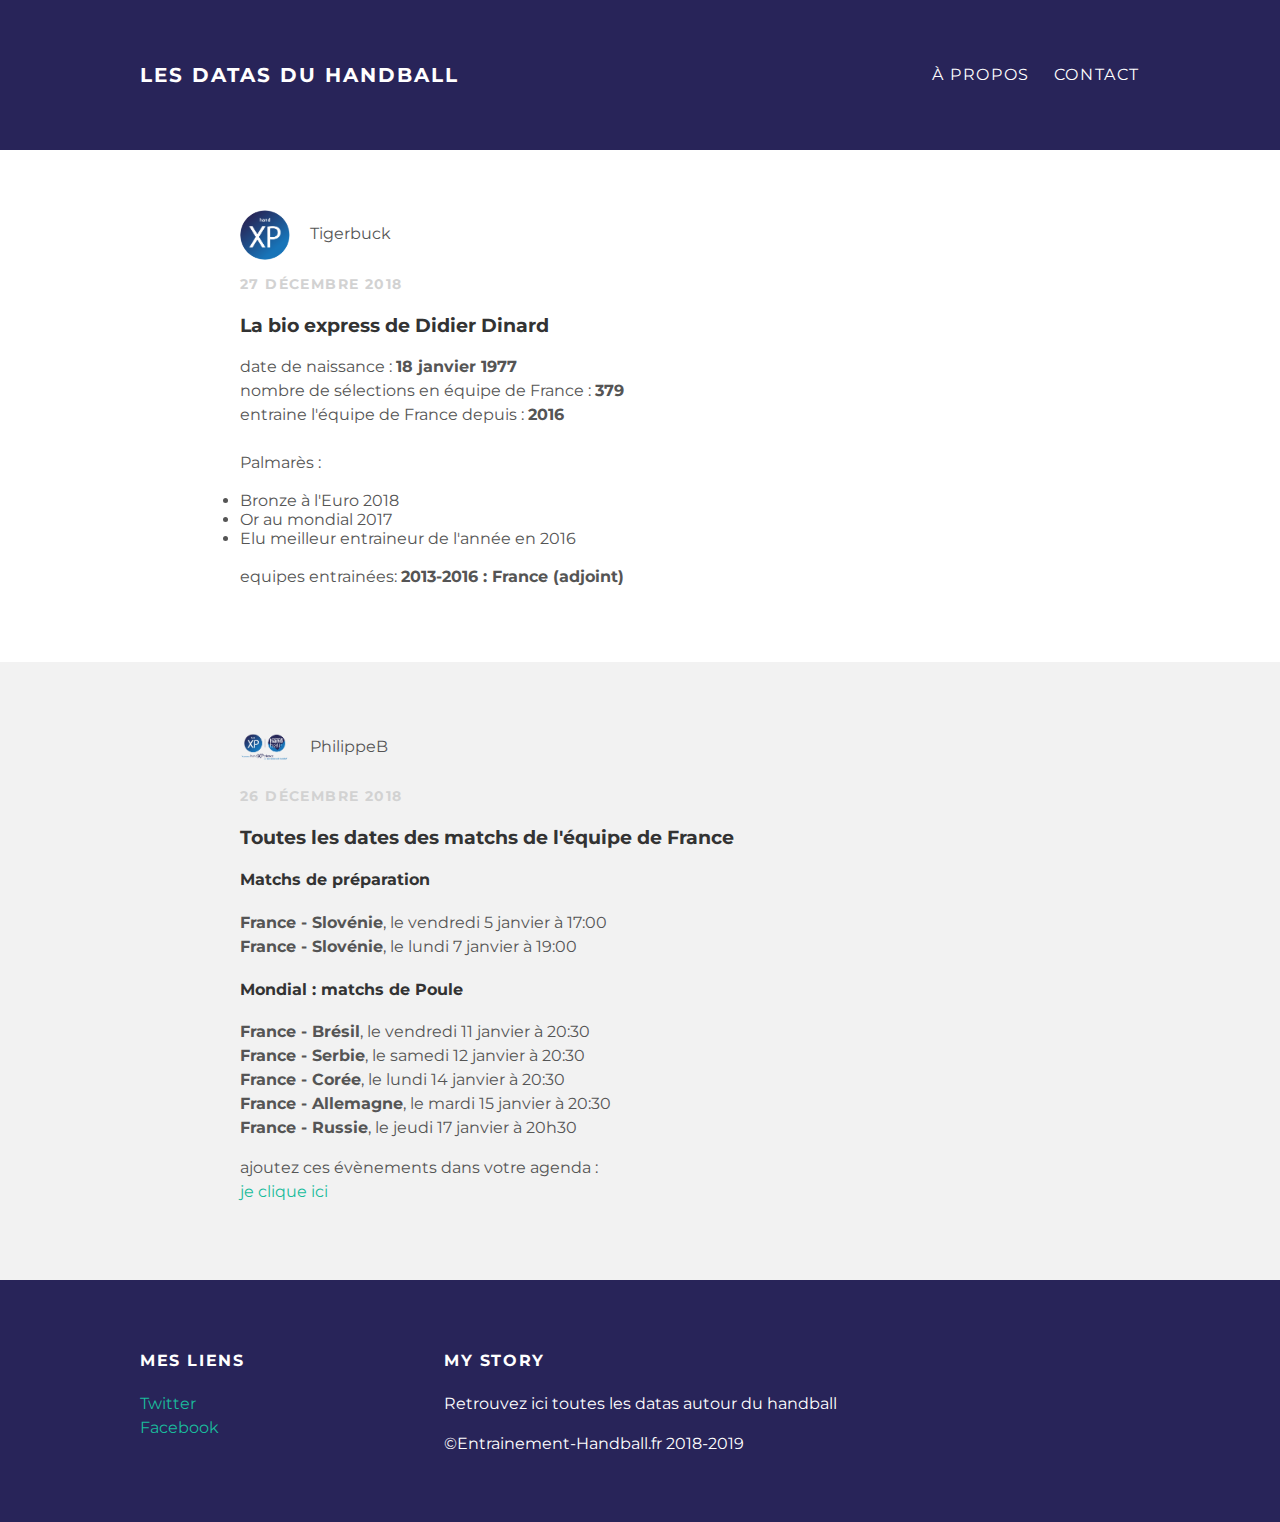
==== index.html @ 97aa5d70 "Add files via upload" ====
<!DOCTYPE html>
<html lang="fr" dir="ltr">
  <head>
    <meta charset="utf-8">
    <title>Hand Data</title>
    <link rel="stylesheet" type="text/css" href="styles.css">
  </head>
  <body>
    <div id="header">
      <div class="container">
        <a id="header-title" href="index.html">les datas du handball</a>
        <ul id="header-nav">
          <li><a href="about.html">à propos</a></li>
          <li><a href="mailto:pboeck@mac.com?subject=Demande d'informations">contact</a></li>
        </ul>
      </div>
    </div>
    <div id="content">
      <div class="post-container">
        <div class="post">
          <div class="post-author">
            <img src="New_Logo_XP.png">
            <span>Tigerbuck</span>
          </div>
          <p class="post-date">27 décembre 2018</p>
          <h3 class="post-title">La bio express de Didier Dinard</h3>
          <div class="post-content">
            <p>
              date de naissance : <strong>18 janvier 1977</strong><br>
              nombre de sélections en équipe de France : <strong>379</strong><br>
              entraine l'équipe de France depuis : <strong>2016</strong><br>
              <br>
              Palmarès :
              <li>Bronze à l'Euro 2018 </li>
              <li>Or au mondial 2017</li>
              <li>Elu meilleur entraineur de l'année en 2016</li>
              <br>
              equipes entrainées: <strong>2013-2016 : France (adjoint)</strong>
            </p>
          </div>
        </div>
      </div>
      <div class="post-container">
        <div class="post">
          <div class="post-author">
            <img src="Logo-XP-EH-carre-couleur.png">
            <span>PhilippeB</span>
          </div>
          <p class="post-date">26 décembre 2018</p>
          <h3 class="post-title">Toutes les dates des matchs de l'équipe de France</h3>
          <div class="post-content">
            <h4>Matchs de préparation</h4>
            <p>
              <strong>France - Slovénie</strong>, le vendredi 5 janvier à 17:00<br>
              <strong>France - Slovénie</strong>, le lundi 7 janvier à 19:00<br>
            </p>
            <h4>Mondial : matchs de Poule</h4>
            <p>
              <strong>France - Brésil</strong>, le vendredi 11 janvier à 20:30<br>
              <strong>France - Serbie</strong>, le samedi 12 janvier à 20:30<br>
              <strong>France - Corée</strong>, le lundi 14 janvier à 20:30<br>
              <strong>France - Allemagne</strong>, le mardi 15 janvier à 20:30<br>
              <strong>France - Russie</strong>, le jeudi 17 janvier à 20h30<br>
            </p>
            <p>ajoutez ces évènements dans votre agenda :<br>
              <a href="https://calendar.google.com/calendar?cid=ZW50cmFpbmVtZW50LWhhbmRiYWxsLmZyX3NuMXU5amkwODZqcHBxZHRycWpkMXNtamw0QGdyb3VwLmNhbGVuZGFyLmdvb2dsZS5jb20">je clique ici</a>
            </p>
          </div>
        </div>
      </div>
    </div>
    <div id="footer">
      <div class="container">
        <div class="column">
          <h4>Mes liens</h4>
          <p>
            <a href="https://twitter.com/">Twitter</a><br>
            <a href="https://www.facebook.com/">Facebook</a>
          </p>
        </div>
        <div class="column">
          <h4>My Story</h4>
          <p>Retrouvez ici toutes les datas autour du handball</p>
          <p>©Entrainement-Handball.fr 2018-2019
        </div>
      </div>
    </div>
  </body>
</html>
---- styles.css ----
@import url(http://fonts.googleapis.com/css?family=Montserrat:400,700);

body {
  color: #555;
  margin: 0;
  font-family: 'Montserrat', sans-serif;
}
#header {
  background-color: #282459;
  height: 150px;
  line-height: 150px;
}

#header a {
  color: white;
  text-decoration: none;
  text-transform: uppercase;
  letter-spacing: 0.1em;
}

#header a:hover {
  color: #1aade1
}

#header-title {
  display: block;
  float: left;
  font-size: 20px;
  font-weight: bold;
}

#header-nav {
  display: block;
  float: right;
  margin-top: 0;
}

#header-nav li {
  display: inline;
  padding-left: 20px;
}

.container {
  max-width: 1000px;
  margin: 0 auto;
}

#footer {
  background-color: #282459;
  padding: 50px 0;
}

.column {
  min-width: 300px;
  display: inline-block;
  vertical-align: top;
}

#footer h4 {
  color: white;
  text-transform: uppercase;
  letter-spacing: 0.1em;
}

#footer p {
  color: white;
}

a {
  color: #1abc9c;
  text-decoration: none;
}

a:hover {
  color: #1aade1;
}

.post {
  max-width: 800px;
  margin: 0 auto;
  padding: 60px 0;
}

.post-author img {
  width: 50px;
  height: 50px;
  vertical-align: middle;
  border-radius: 50%;
}

.post-author span {
  margin-left: 16px;
}

.post-date {
  color: #D2D2D2;
  font-size: 14px;
  font-weight: bold;
  text-transform: uppercase;
  letter-spacing: 0.1em;
}

h1, h2, h3, h4 {
  color: #333;
}

p {
  line-height: 1.5;
}

.post, .about {
  max-width: 800px;
  margin: 0 auto;
  padding: 60px 0;
}

.about-author img {
  width: 200px;
  height: 200px;
  vertical-align: middle;
  border-radius: 50%;
}

.about {
  text-align: center;
}

.post-container:nth-child(even) {
  background-color: #f2f2f2;
}
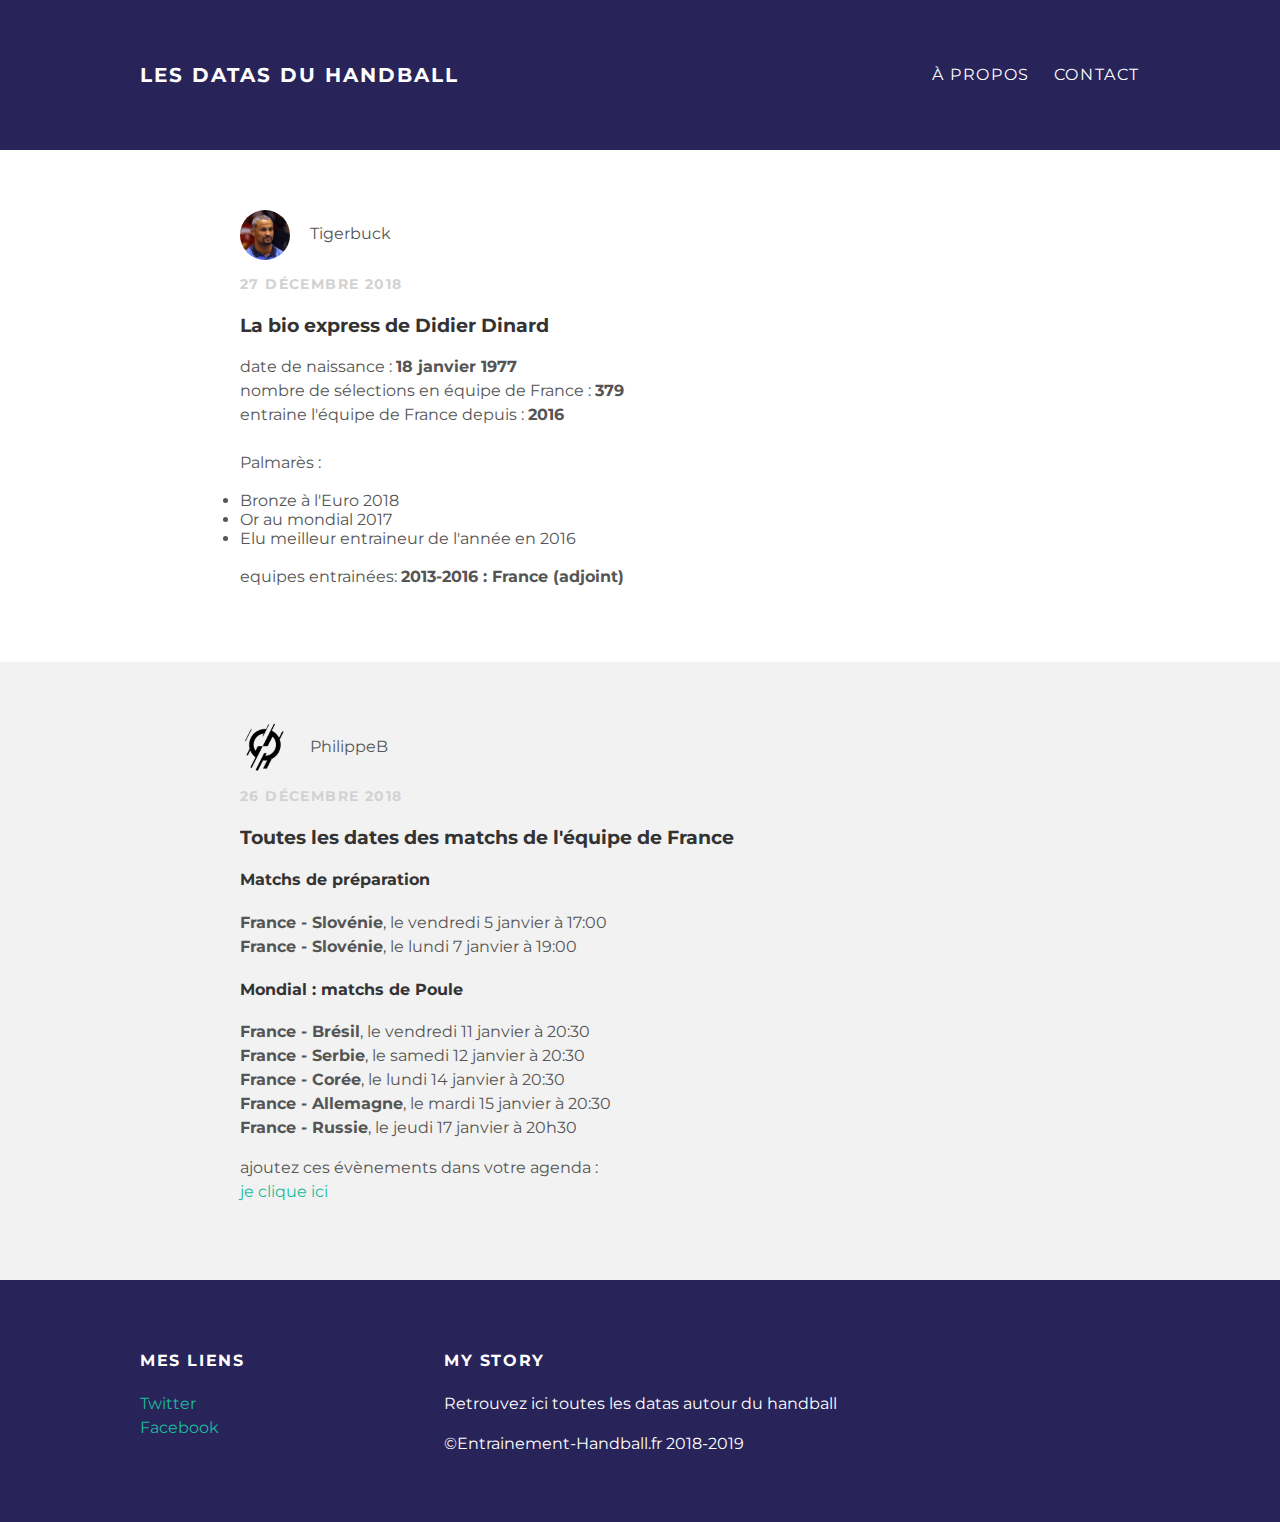
==== commit 3b07b95f: "Add files via upload" ====
--- a/index.html
+++ b/index.html
@@ -19,7 +19,7 @@
       <div class="post-container">
         <div class="post">
           <div class="post-author">
-            <img src="New_Logo_XP.png">
+            <img src="Dinard.png">
             <span>Tigerbuck</span>
           </div>
           <p class="post-date">27 décembre 2018</p>
@@ -43,7 +43,7 @@
       <div class="post-container">
         <div class="post">
           <div class="post-author">
-            <img src="Logo-XP-EH-carre-couleur.png">
+            <img src="logoMondial2019.png">
             <span>PhilippeB</span>
           </div>
           <p class="post-date">26 décembre 2018</p>
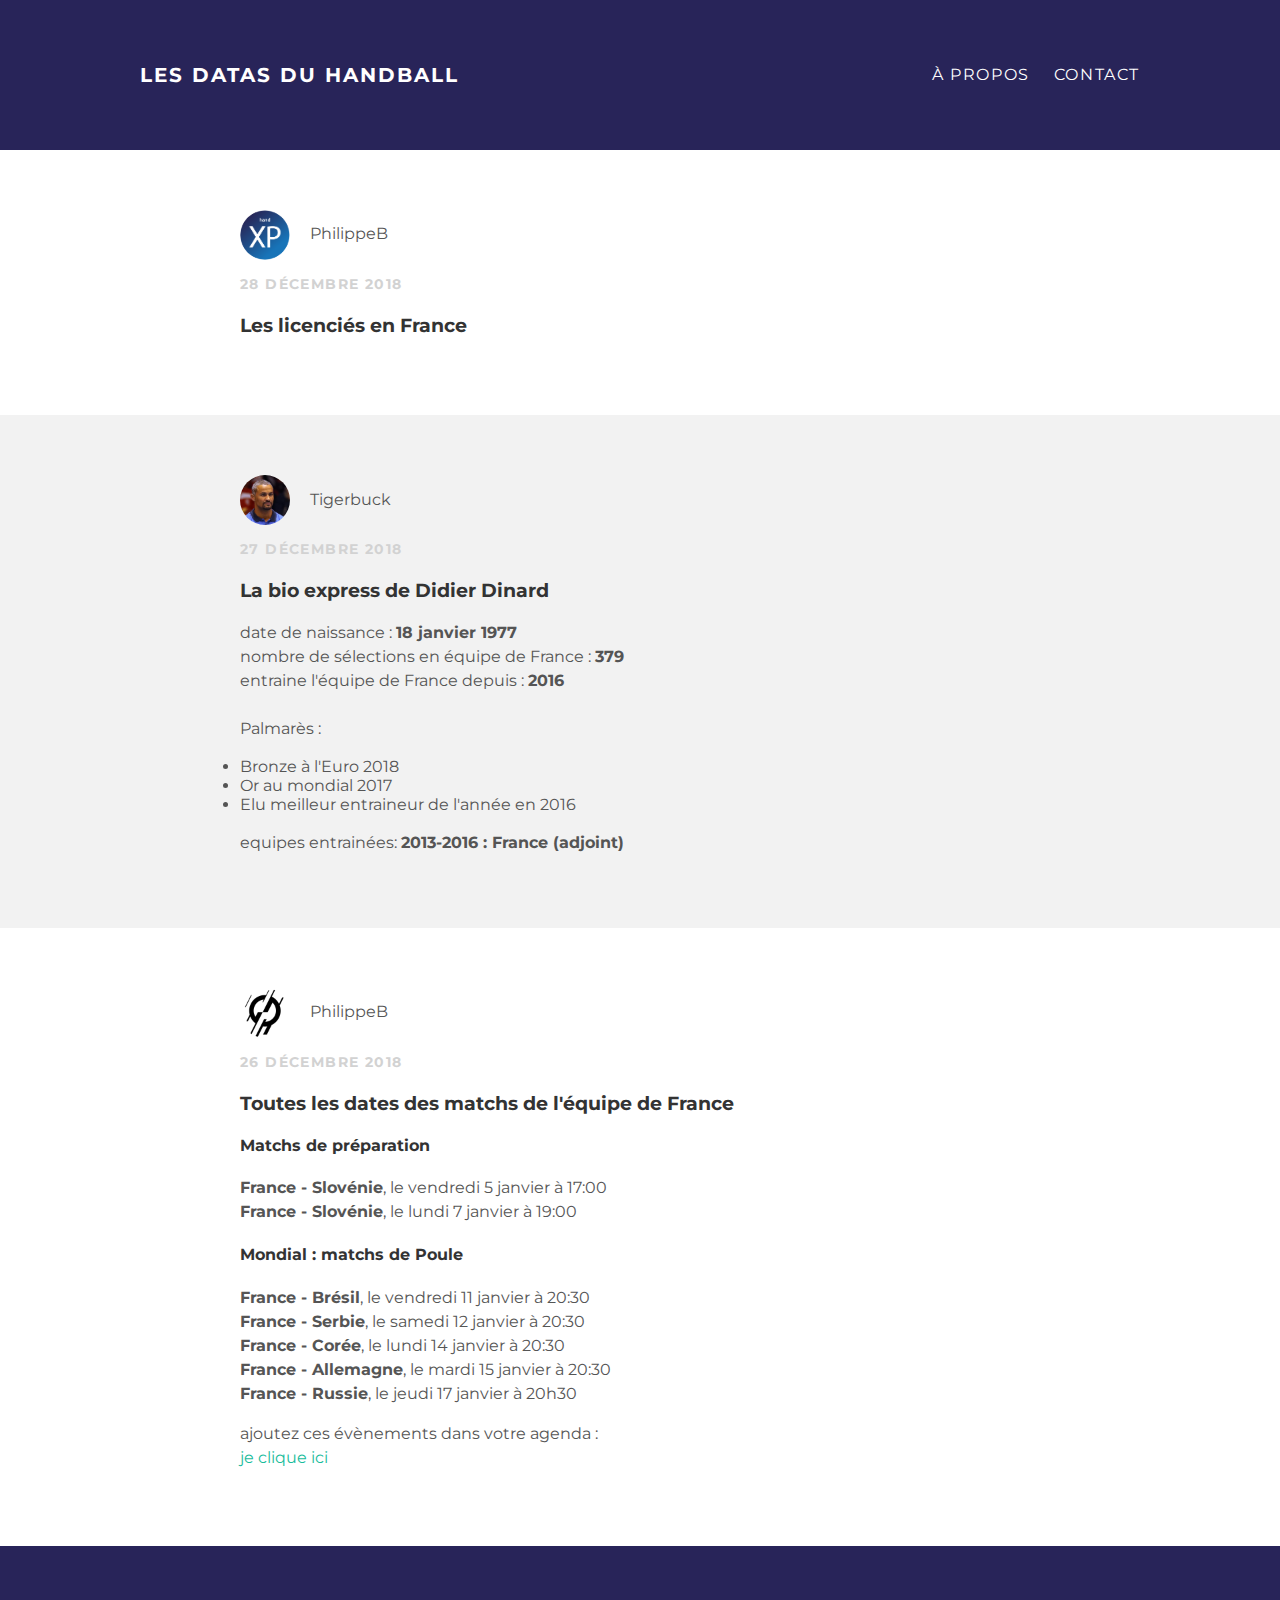
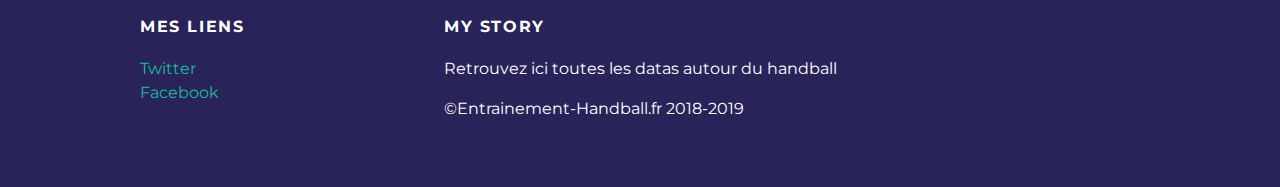
==== commit 0a4e69a0: "Update index.html" ====
--- a/index.html
+++ b/index.html
@@ -17,6 +17,19 @@
     </div>
     <div id="content">
       <div class="post-container">
+        <div class="post">
+          <div class="post-author">
+            <img src="New_Logo_XP.png">
+            <span>PhilippeB</span>
+          </div>
+          <p class="post-date">28 décembre 2018</p>
+          <h3 class="post-title">Les licenciés en France</h3>
+          <div class="post-content">
+            <p>
+            </p>
+          </div>
+        </div>
+      </div><div class="post-container">
         <div class="post">
           <div class="post-author">
             <img src="Dinard.png">
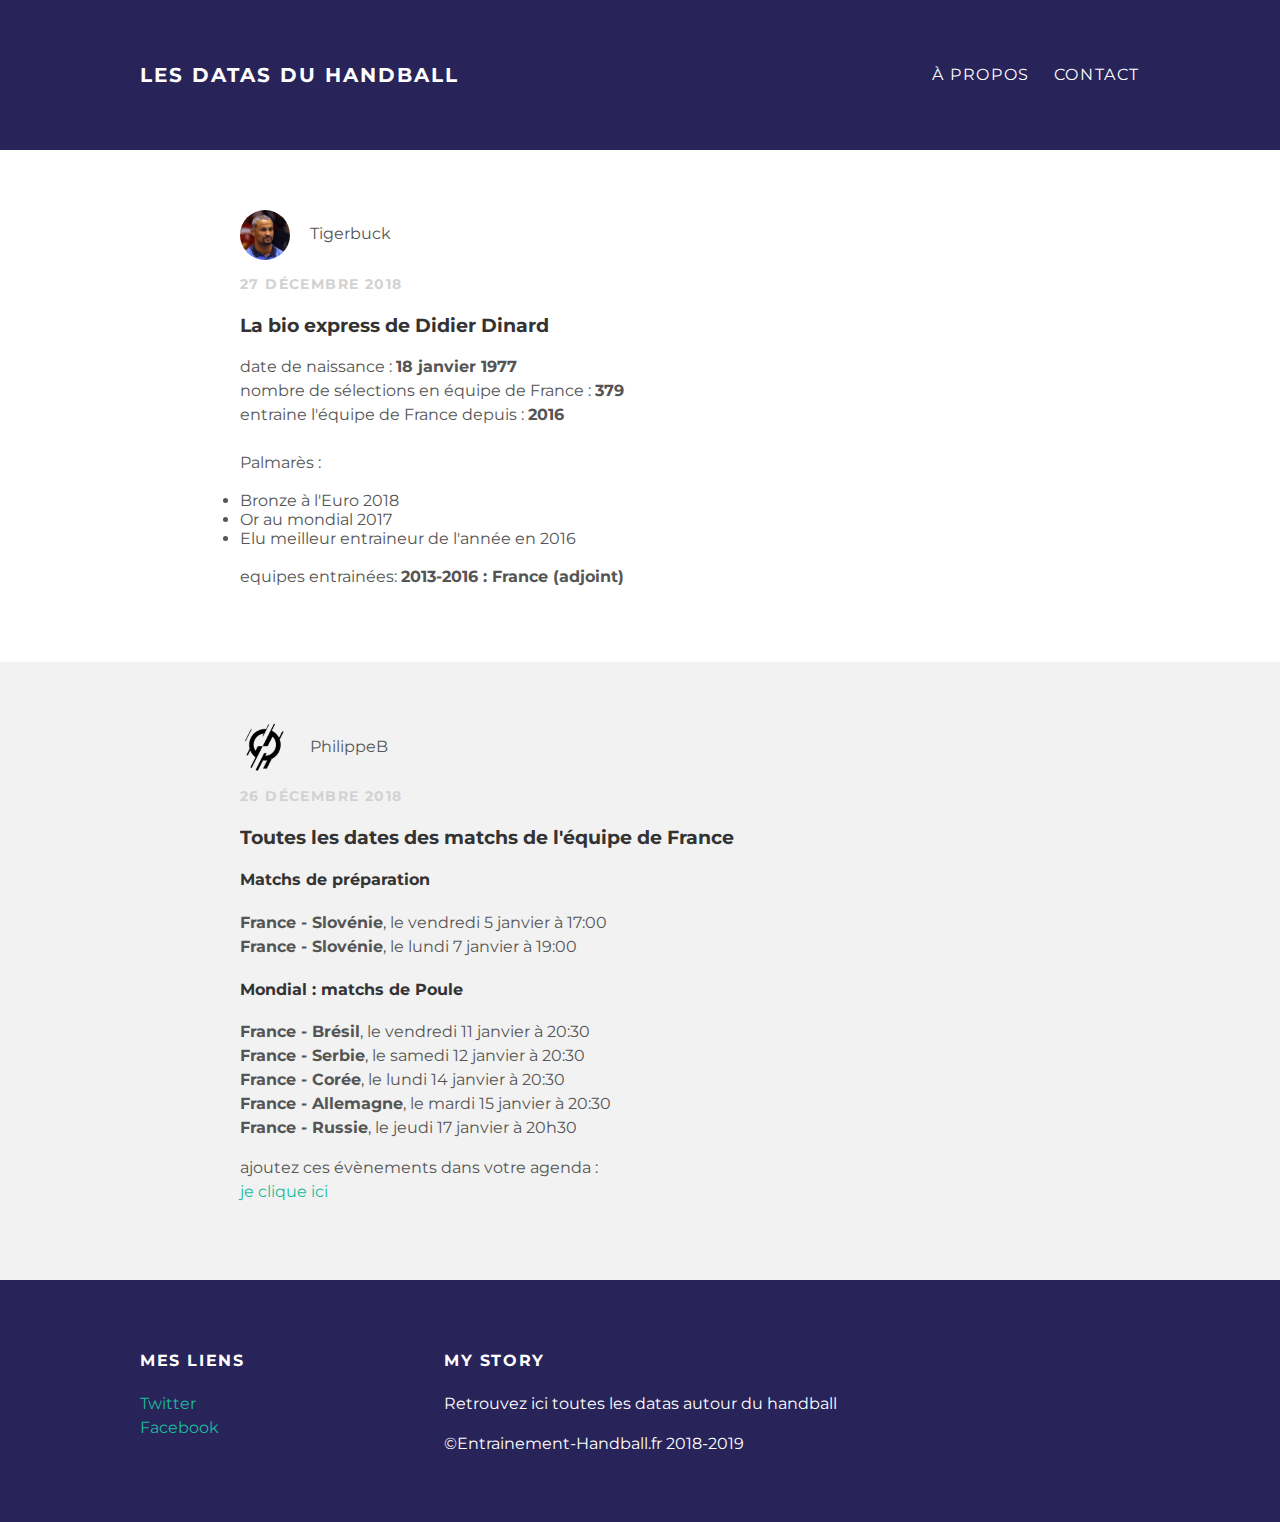
==== commit 45a653e1: "Add files via upload" ====
--- a/index.html
+++ b/index.html
@@ -17,19 +17,6 @@
     </div>
     <div id="content">
       <div class="post-container">
-        <div class="post">
-          <div class="post-author">
-            <img src="New_Logo_XP.png">
-            <span>PhilippeB</span>
-          </div>
-          <p class="post-date">28 décembre 2018</p>
-          <h3 class="post-title">Les licenciés en France</h3>
-          <div class="post-content">
-            <p>
-            </p>
-          </div>
-        </div>
-      </div><div class="post-container">
         <div class="post">
           <div class="post-author">
             <img src="Dinard.png">
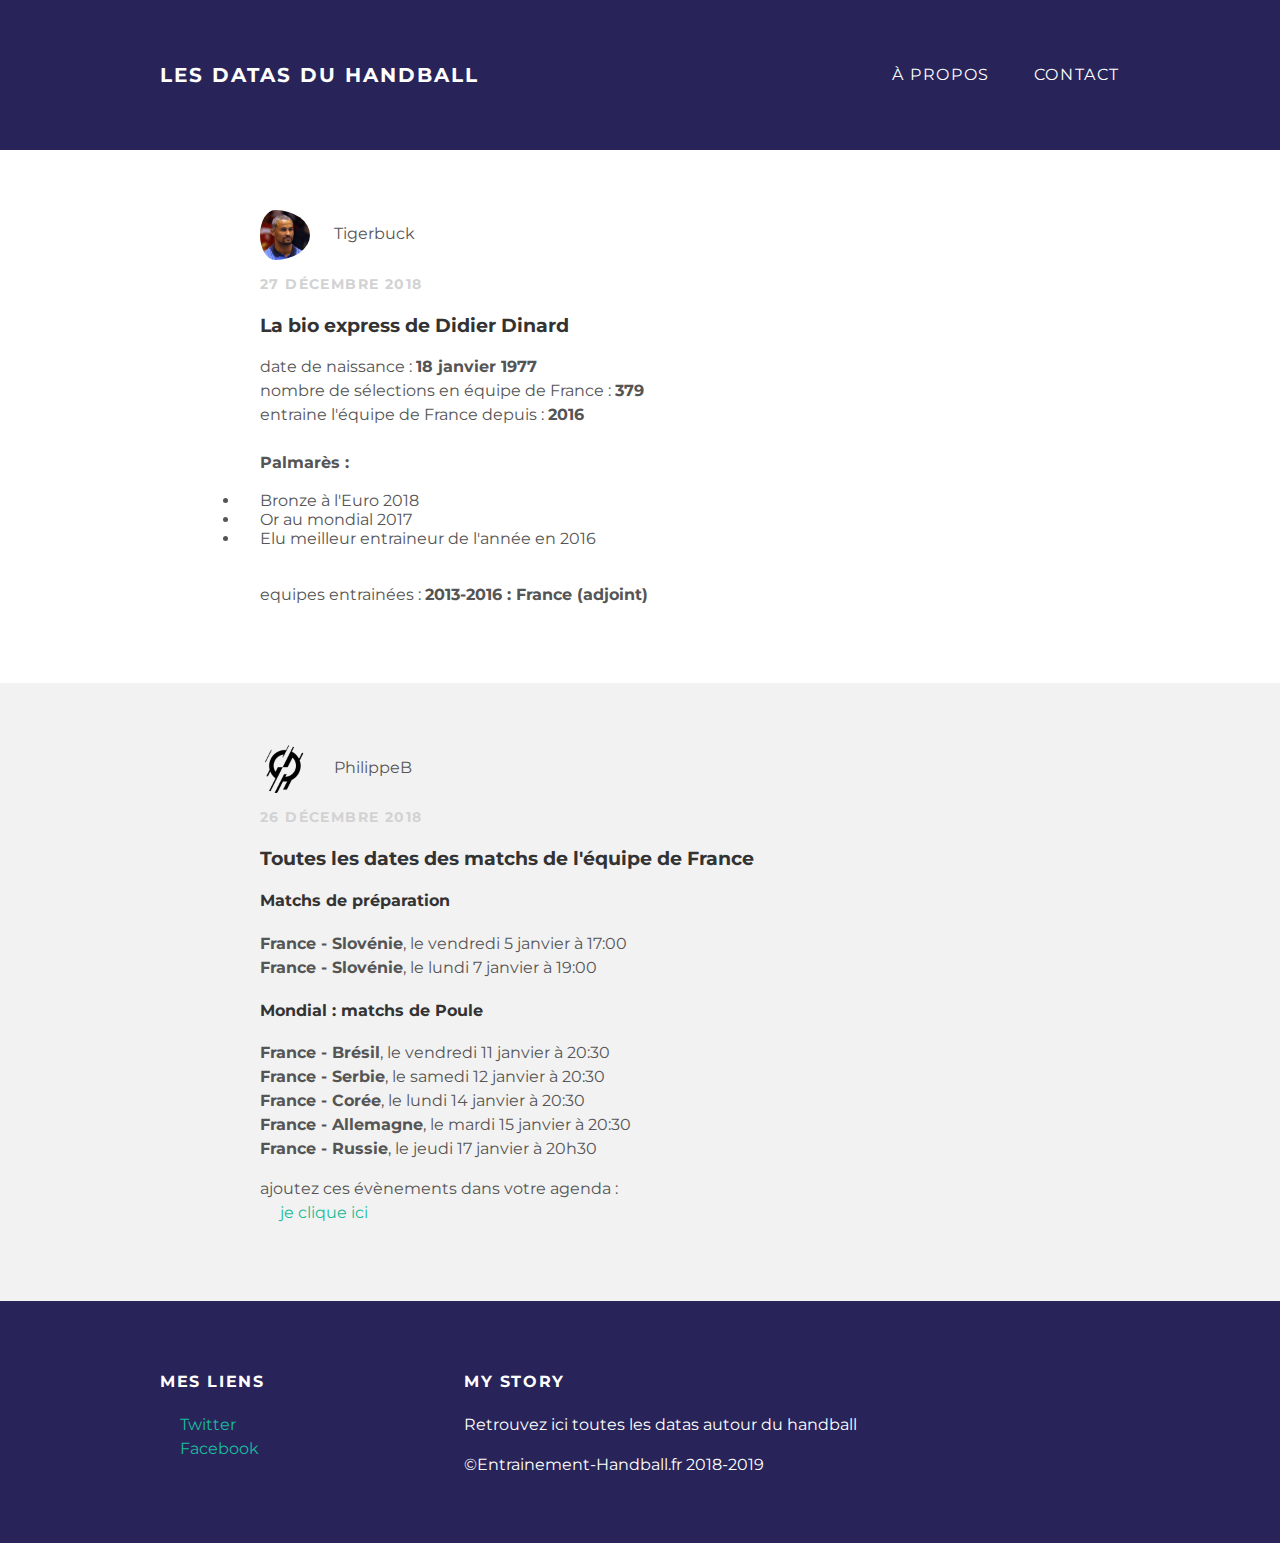
==== commit 9ccbf296: "Add files via upload" ====
--- a/index.html
+++ b/index.html
@@ -30,12 +30,12 @@
               nombre de sélections en équipe de France : <strong>379</strong><br>
               entraine l'équipe de France depuis : <strong>2016</strong><br>
               <br>
-              Palmarès :
+              <strong>Palmarès :</strong>
               <li>Bronze à l'Euro 2018 </li>
               <li>Or au mondial 2017</li>
               <li>Elu meilleur entraineur de l'année en 2016</li>
-              <br>
-              equipes entrainées: <strong>2013-2016 : France (adjoint)</strong>
+              <br></p>
+            <p>equipes entrainées : <strong>2013-2016 : France (adjoint)</strong>
             </p>
           </div>
         </div>
--- a/styles.css
+++ b/styles.css
@@ -27,12 +27,14 @@
   float: left;
   font-size: 20px;
   font-weight: bold;
+  padding-left: 20px;
 }
 
 #header-nav {
   display: block;
   float: right;
   margin-top: 0;
+  padding-right: 20px;
 }
 
 #header-nav li {
@@ -60,15 +62,18 @@
   color: white;
   text-transform: uppercase;
   letter-spacing: 0.1em;
+  padding-left: 20px;
 }
 
 #footer p {
   color: white;
+  padding-right: 20px;
 }
 
 a {
   color: #1abc9c;
   text-decoration: none;
+  padding-left: 20px;
 }
 
 a:hover {
@@ -82,6 +87,7 @@
 }
 
 .post-author img {
+  padding-left: 20px;
   width: 50px;
   height: 50px;
   vertical-align: middle;
@@ -89,7 +95,7 @@
 }
 
 .post-author span {
-  margin-left: 16px;
+  margin-left: 20px;
 }
 
 .post-date {
@@ -98,20 +104,27 @@
   font-weight: bold;
   text-transform: uppercase;
   letter-spacing: 0.1em;
+  padding-left: 20px;
 }
 
 h1, h2, h3, h4 {
   color: #333;
+  padding-left: 20px;
 }
 
 p {
   line-height: 1.5;
+  padding-left: 20px;
 }
 
 .post, .about {
   max-width: 800px;
   margin: 0 auto;
   padding: 60px 0;
+}
+
+li {
+  padding-left: 20px;
 }
 
 .about-author img {
